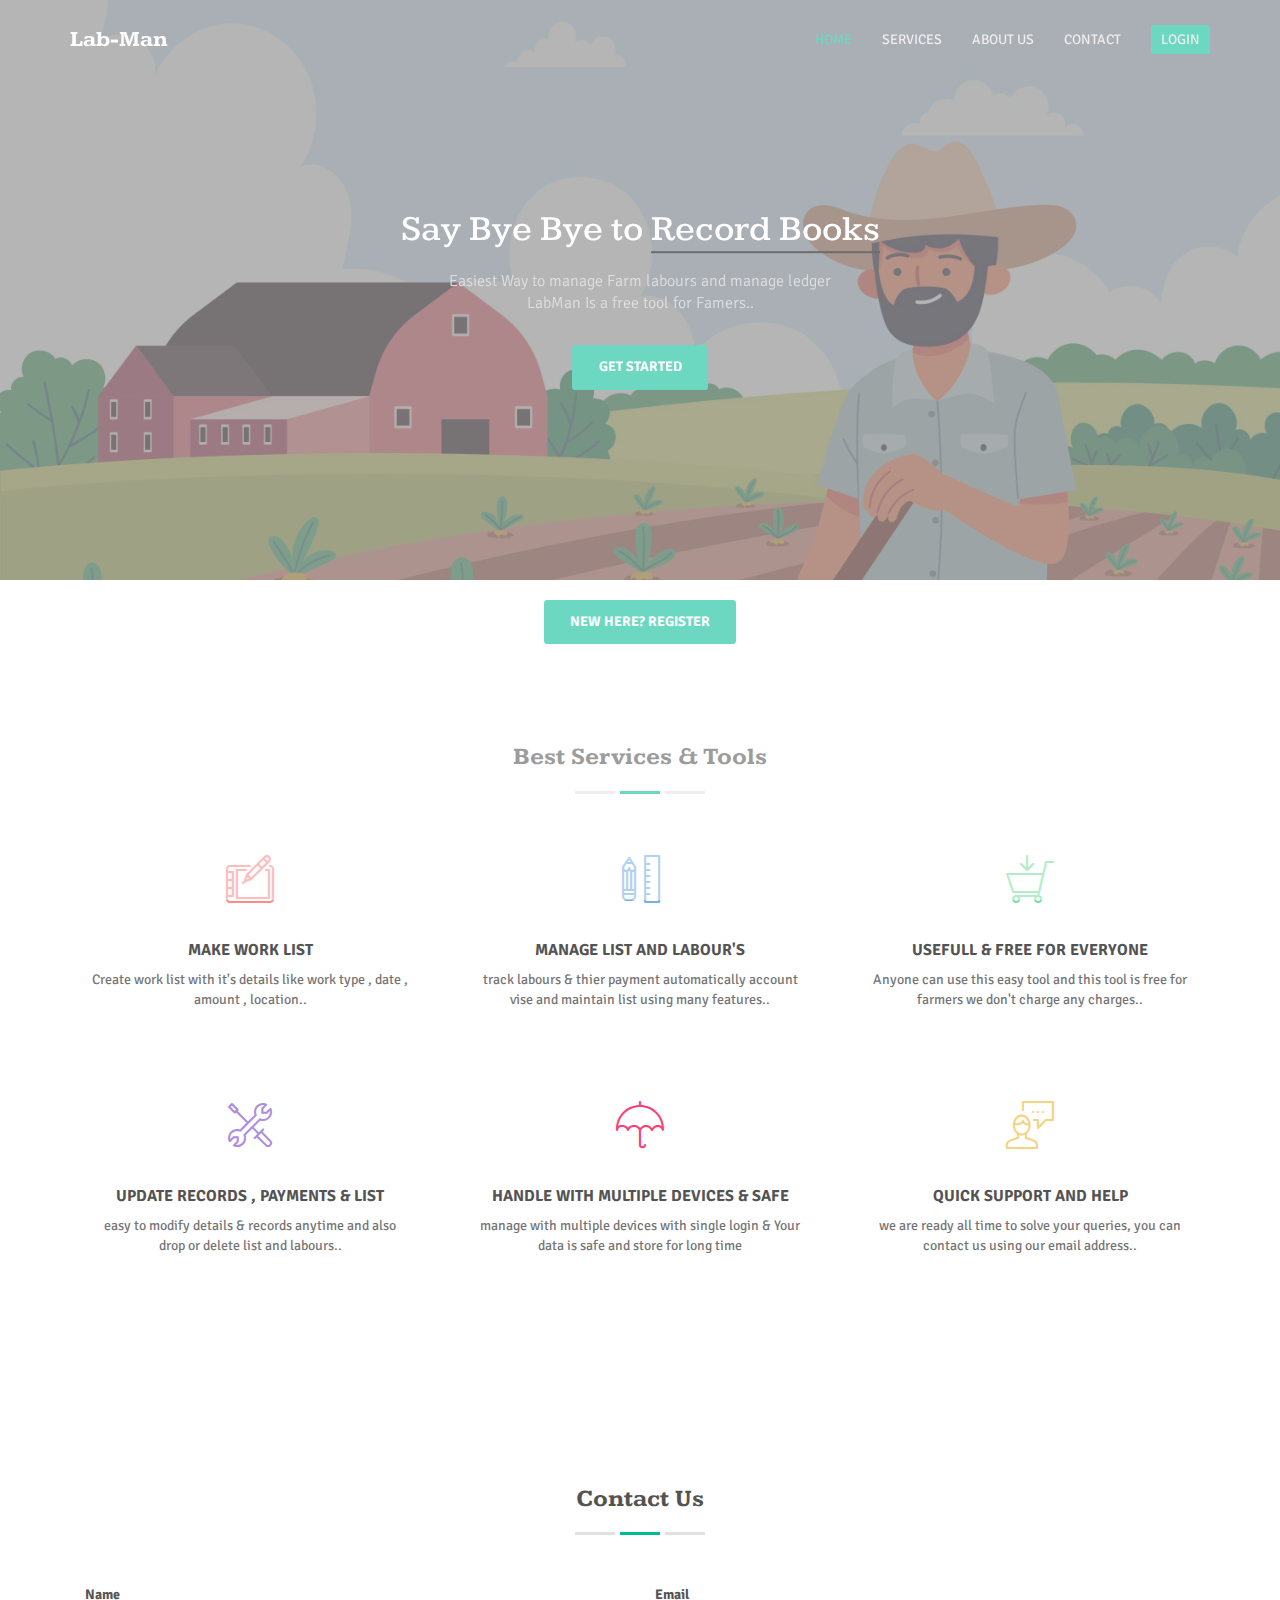
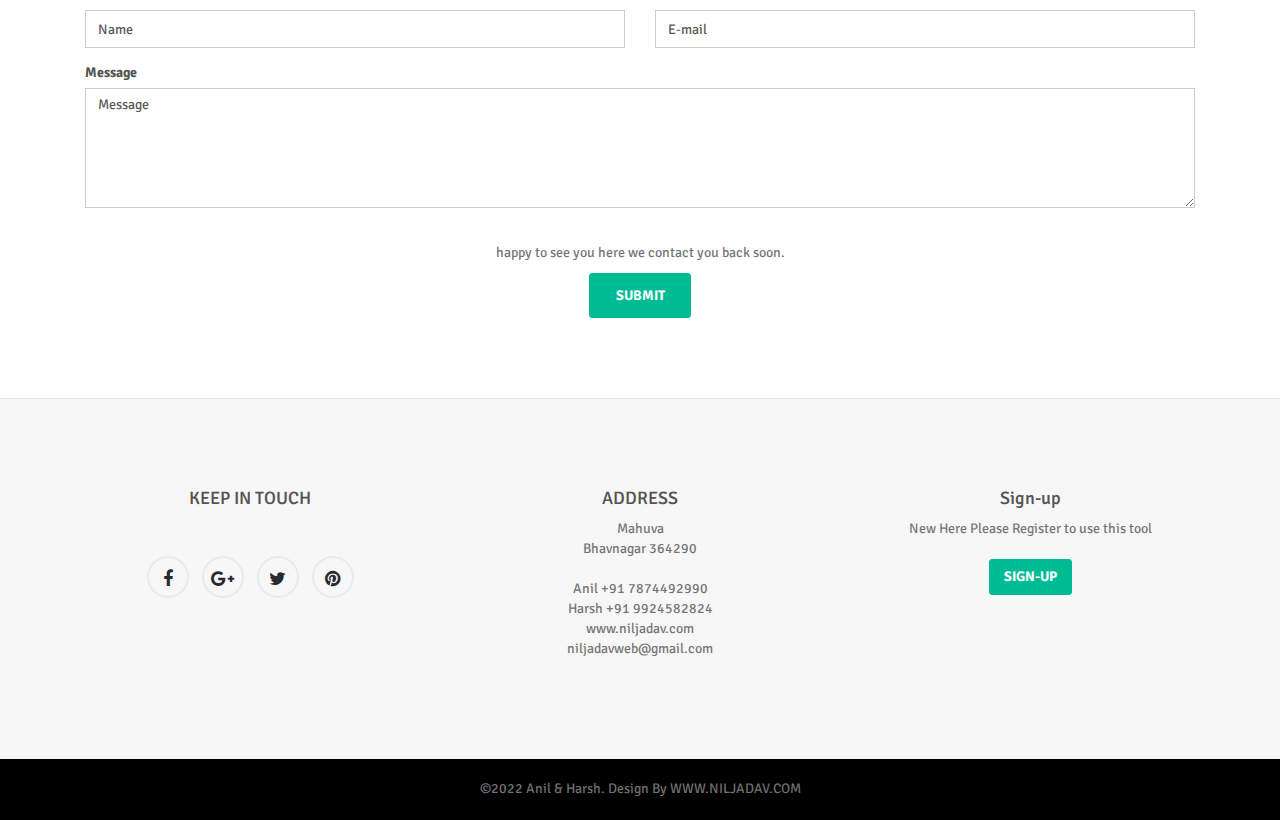
==== index.html @ b8ef5ad2 "first push try" ====
<!DOCTYPE html>
<!--
	Delex by TEMPLATE STOCK
	templatestock.co @templatestock
	Released for free under the Creative Commons Attribution 3.0 license (templated.co/license)
-->

<html lang="en">
<head>
  <!-- Meta Tags -->
  <meta charset="utf-8"/>

  <!-- Site Title-->
  <title>Lab Man</title>

  <!-- Mobile Specific Metas-->
  <meta name="viewport" content="width=device-width, initial-scale=1, maximum-scale=1"/>

  <!-- Google-fonts -->
  <link href='http://fonts.googleapis.com/css?family=Signika+Negative:300,400,600,700' rel='stylesheet' type='text/css'>
  <link href='http://fonts.googleapis.com/css?family=Kameron:400,700' rel='stylesheet' type='text/css'>
  
  <!-- Bootstrap -->
  <link rel="stylesheet" href="css/bootstrap.min.css"/>
  <!-- Fonts-style -->
  <link rel="stylesheet" href="css/styles.css"/>
  <!-- Fonts-style -->
  <link rel="stylesheet" href="css/font-awesome.min.css"/>
  <!-- Modal-Effect -->
  <link href="css/component.css" rel="stylesheet">
  <!-- owl-carousel -->
  <link href="css/owl.carousel.css" rel="stylesheet" type="text/css" media="screen">
  <link href="css/owl.theme.css" rel="stylesheet" type="text/css" media="screen">
  <!-- Template Styles-->
  <link rel="stylesheet" href="css/style.css"/>
  <!-- Template Color-->
  <link rel="stylesheet" type="text/css" href="css/green.css" media="screen" id="color-opt" />



</head>

<body data-spy="scroll" data-offset="80">

  <!-- Preloader -->
  <div class="animationload">
    <div class="loader">
        Please Wait....
    </div>
    
  </div> 
  <!-- End Preloader -->


  <nav class="navbar navbar-default navbar-fixed-top navbar-custom">
    <div class="container">
      <!-- Brand and toggle get grouped for better mobile display -->
      <div class="navbar-header">
        <button type="button" class="navbar-toggle collapsed" data-toggle="collapse" data-target="#bs-example-navbar-collapse-1">
          <span class="sr-only">Toggle navigation</span>
          <span class="icon-bar"></span>
          <span class="icon-bar"></span>
          <span class="icon-bar"></span>
        </button>
        <a class="navbar-brand" href="#">Lab-Man</a>
      </div>

      <!-- Collect the nav links, forms, and other content for toggling -->
      <div class="collapse navbar-collapse" id="bs-example-navbar-collapse-1">
        <ul class="nav navbar-nav navbar-right">
          <li><a href="#home">Home</a></li>
          <li><a href="#services">Services</a></li>
          <li><a href="#twitter_tweet">About Us</a></li>
          <li><a href="#contact">Contact</a></li>
          <li><a href="admin/Login.php" ><span class="login1">LOGIN</span></a></li>
        </ul>
      </div><!-- /.navbar-collapse -->
    </div><!-- /.container -->
  </nav>

    <!-- /HOME -->
    <section class="main-home" id="home">
      <div class="home-page-photo"></div> <!-- Background image -->
      <div class="home__header-content">
        <div id="main-home-carousel" class="owl-carousel">
          <div>
            <h1 class="intro-title">Say Bye Bye to <span style="border-bottom: 2px solid black;">Record Books</span></h1>
            <p class="intro-text">Easiest Way to manage Farm labours and manage ledger<br/>  LabMan Is a free tool for Famers..</p>
            <a class="btn btn-custom" href="register.php">Get started</a>
          </div><!--slide item like paragraph-->

          <div>
            <h1 class="intro-title">Replace Your Traditional Labour Ledger</h1>
            <p class="intro-text">this tool provide digital platform usefull tool to manage labours account.. </p>
            <a class="btn btn-custom" href="Login.php">Login</a>
          </div><!--slide item like paragraph-->

          <div>
            <h1 class="intro-title">Analyze Transactions & Manage Track</h1>
            <p class="intro-text">Maintain labours payment and track account statetics <br>
            easy way to maintain records..</p>
            <a class="btn btn-custom" href="#contact">Contact Us</a>
          </div><!--slide item like paragraph-->
        </div>
      </div>
    </section>
    <!-- /End HOME -->
    <br>
 <center><a class="btn btn-custom" href="register.php">New here? Register</a></center>
    <!-- / SERVICES -->
    <section id="services">
      <div class="container">
        <div class="row">
          <div class="col-md-12">
            <h3 class="title text-center">Best Services & Tools</h3>
            <div class="titleHR"><span></span></div>
          </div>
        </div>
        
        <div class="row">
          <div class="col-sm-4"> <!-- Service-item -->
            <div class="text-center services-item">
              <div class="col-wrapper">
                <div class="icon-border"> 
                  <i class="icon-design-graphic-tablet-streamline-tablet color-l-orange"></i> 
                </div>
                <h5>Make Work List</h5>
                <p>Create work list with it's details like work type , date , amount , location..</p>
              </div>
            </div>
          </div>

          <div class="col-sm-4"> <!-- Service-item -->
            <div class="text-center services-item">
              <div class="col-wrapper">
                <div class="icon-border"> 
                  <i class="icon-design-pencil-rule-streamline color-l-blue"></i> 
                </div>
                <h5>Manage List and Labour's</h5>
                <p>track labours & thier payment automatically account vise and maintain list using many features..</p>
              </div>
            </div>
          </div>
            <div class="col-sm-4"> <!-- Service-item -->
            <div class="text-center services-item">
              <div class="col-wrapper">
                <div class="icon-border"> 
                  <i class="icon-caddie-shopping-streamline color-l-green"></i> 
                </div>
                <h5>Usefull & Free for everyone</h5>
                <p>Anyone can use this easy tool and this tool is free for farmers we don't charge any charges..</p>
              </div>
            </div>
          </div>
          
        </div> <!--/.row -->

        <div class="row">
          <div class="col-sm-4"> <!-- Service-item -->
            <div class="text-center services-item">
              <div class="col-wrapper">
                <div class="icon-border"> 
                  <i class="icon-settings-streamline-2 color-l-purple"></i> 
                </div>
                <h5>Update Records , Payments & List</h5>
                <p>easy to modify details & records anytime and also drop or delete list and labours..</p>
              </div>
            </div>
          </div>

          <div class="col-sm-4"> <!-- Service-item -->
            <div class="text-center services-item">
              <div class="col-wrapper">
                <div class="icon-border"> 
                  <i class="icon-streamline-umbrella-weather color-l-pink"></i> 
                </div>
                <h5>handle with Multiple devices & safe</h5>
                <p>manage with multiple devices with single login & Your data is safe and store for long time</p>
              </div>
            </div>
          </div>

          
          <div class="col-sm-4"> <!-- Service-item -->
            <div class="text-center services-item">
              <div class="col-wrapper">
                <div class="icon-border"> 
                  <i class="icon-speech-streamline-talk-user color-l-yellow"></i> 
                </div>
                <h5>Quick Support and Help</h5>
                <p>we are ready all time to solve your queries, you can contact us using our email address..</p>
              </div>
            </div>
          </div>
        </div> <!--/.row -->
      </div> <!--/.container -->
    </section>
    <!-- / End services-->


    

    <!-- CONTACT -->
    <section id="contact">
      <div class="container">
        <div class="row">
          <div class="col-md-12">
            <h3 class="title text-center">Contact Us</h3>
            <div class="titleHR"><span></span></div>

            <form role="form" name="ajax-form" id="ajax-form" action="php/contact.php" method="post" class="form-main">
              <div class="col-xs-12">
                <div class="row">            
                  <div class="form-group col-xs-6">
                    <label for="name2">Name</label>
                    <input class="form-control" id="name2" name="name" onblur="if(this.value == '') this.value='Name'" onfocus="if(this.value == 'Name') this.value=''" type="text" value="Name">
                    <div class="error" id="err-name" style="display: none;">Please enter name</div>
                  </div>
                  <div class="form-group col-xs-6">
                    <label for="email2">Email</label>
                    <input class="form-control" id="email2" name="email" type="text" onfocus="if(this.value == 'E-mail') this.value='';" onblur="if(this.value == '') this.value='E-mail';" value="E-mail">
                    <div class="error" id="err-emailvld" style="display: none;">E-mail is not a valid format</div> 
                  </div>
                </div>
                <div class="row">            
                  <div class="form-group col-xs-12">
                    <label for="message2">Message</label>
                    <textarea class="form-control" id="message2" name="message" onblur="if(this.value == '') this.value='Message'" onfocus="if(this.value == 'Message') this.value=''">Message</textarea>
                    <div class="error" id="err-message" style="display: none;">Please enter message</div>
                  </div>
                </div> 
                <div class="row">
                  <div class="col-md-8 col-md-offset-2">
                    <p class="text-center con_sub_text">happy to see you here we contact you back soon.</p>
                  </div>
                </div>
                <div class="row">            
                  <div class="col-xs-12 text-center">
                    <div id="ajaxsuccess">E-mail was successfully sent.</div>
                    <div class="error" id="err-form" style="display: none;">There was a problem validating the form please check!</div>
                    <div class="error" id="err-timedout">The connection to the server timed out!</div>
                    <div class="error" id="err-state"></div>
                    <button type="submit" class="btn btn-custom" id="send">Submit</button>
                  </div>
                </div>
              </div>  
            </form>
          </div> <!-- end col-md-12 -->
        </div> <!-- end row -->
      </div> <!-- container -->
    </section>
    <!-- End CONTACT -->

    <!-- FOOTER begings -->
    <footer id="footer">    
      <div class="footer-widgets-wrap">
        <div class="container text-center">    
          <div class="row">
            <div class="col-sm-4 col-md-4">
              <div class="footer-content">
                <h4>KEEP IN TOUCH</h4>
                <div class="footer-socials">
                  <a href="#"><i class="fa fa-facebook"></i></a>
                  <a href="#"><i class="fa fa-google-plus"></i></a>
                  <a href="#"><i class="fa fa-twitter"></i></a>
                  <a href="#"><i class="fa fa-pinterest"></i></a>
                </div>
              </div> <!-- end footer-content -->
            </div> <!-- end col-sm-4 -->
            <div class="col-sm-4 col-md-4">
              <div class="footer-content">
                <h4>ADDRESS</h4>
                <p>Mahuva<br>
                Bhavnagar 364290</p>
                <p>Anil +91 7874492990<br>
                   Harsh +91 9924582824<br>
                <a href="#">www.niljadav.com</a><br>
                niljadavweb@gmail.com</p>
              </div> <!-- end footer-content -->
            </div> <!-- end col-sm-4 -->
            <div class="col-sm-4 col-md-4">
              <div class="footer-content">
                <h4>Sign-up</h4>
                <p>New Here Please Register to use this tool</p>
                <p><a href="admin/register.php"><button type="button" class="btn btn-custom-sm">Sign-Up</button></a></p>
              </div>  <!-- end footer-content -->   
            </div> <!-- end col-sm-4 -->
          </div> <!-- end row -->
        </div> <!-- container -->
      </div>
      <div class="footer-bottom text-center"> <!-- Footer-copyright -->
        <p>©2022 Anil & Harsh. Design By <a href="https://www.niljadav.com">WWW.NILJADAV.COM</a></p>
      </div>
    </footer>
    <!-- End footer begings -->


    <!-- Scroll top -->
    <a href="#" class="back-to-top"> <i class="fa fa-chevron-up"> </i> </a>


    <!-- JavaScript
     ================================================== -->
     <!-- Placed at the end of the document so the pages load faster -->
     <!-- initialize jQuery Library -->
     <script src="js/jquery.min.js"></script>
     <!-- jquery easing -->
     <script src="js/jquery.easing.min.js"></script>
     <!-- Bootstrap -->
     <script src="js/bootstrap.min.js"></script>
     <!-- modal-effect -->
     <script src="js/classie.js"></script>
     <script src="js/modalEffects.js"></script>
     <!-- Counter-up -->
     <script src="js/waypoints.min.js" type="text/javascript"></script>
     <script src="js/jquery.counterup.min.js" type="text/javascript"></script>
     <!-- SmoothScroll -->
     <script src="js/SmoothScroll.js"></script>
     <!-- Parallax -->
     <script src="js/jquery.stellar.min.js"></script>
     <!-- Jquery-Nav -->
     <script src="js/jquery.nav.js"></script>
     <!-- Owl carousel -->                                                      
     <script type="text/javascript" src="js/owl.carousel.min.js"></script>
     <!-- App JS -->
     <script src="js/app.js"></script>


  </body>
</html>
---- css/styles.css ----
/*
	Delex by TEMPLATE STOCK
	templatestock.co @templatestock
	Released for free under the Creative Commons Attribution 3.0 license (templated.co/license)
*/

@charset "UTF-8";

@font-face {
  font-family: "icon-font";
  src:url("../fonts/icon-font.eot");
  src:url("../fonts/icon-font.eot?#iefix") format("embedded-opentype"),
    url("../fonts/icon-font.woff") format("woff"),
    url("../fonts/icon-font.ttf") format("truetype"),
    url("../fonts/icon-font.svg#icon-font") format("svg");
  font-weight: normal;
  font-style: normal;

}

[data-icon]:before {
  font-family: "icon-font" !important;
  content: attr(data-icon);
  font-style: normal !important;
  font-weight: normal !important;
  font-variant: normal !important;
  text-transform: none !important;
  speak: none;
  line-height: 1;
  -webkit-font-smoothing: antialiased;
  -moz-osx-font-smoothing: grayscale;
}

[class^="icon-"]:before,
[class*=" icon-"]:before {
  font-family: "icon-font" !important;
  font-style: normal !important;
  font-weight: normal !important;
  font-variant: normal !important;
  text-transform: none !important;
  speak: none;
  line-height: 1;
  -webkit-font-smoothing: antialiased;
  -moz-osx-font-smoothing: grayscale;
}

.icon-arrow-streamline-target:before {
  content: "a";
}
.icon-caddie-shopping-streamline:before {
  content: "b";
}
.icon-coffee-streamline:before {
  content: "d";
}
.icon-clock-streamline-time:before {
  content: "c";
}
.icon-design-graphic-tablet-streamline-tablet:before {
  content: "e";
}
.icon-design-pencil-rule-streamline:before {
  content: "f";
}
.icon-ink-pen-streamline:before {
  content: "g";
}
.icon-magic-magic-wand-streamline:before {
  content: "h";
}
.icon-settings-streamline-2:before {
  content: "i";
}
.icon-speech-streamline-talk-user:before {
  content: "j";
}
.icon-streamline-umbrella-weather:before {
  content: "k";
}
---- css/component.css ----
/* General styles for the modal */

.md-perspective,
.md-perspective body {
	height: 100%;
	overflow: hidden;
}

.md-perspective body  {
	background: #fff;
	-webkit-perspective: 600px;
	-moz-perspective: 600px;
	perspective: 600px;
}

.container {
	min-height: 100%;
}

.md-modal {
	position: fixed;
	top: 50%;
	left: 50%;
	width: 50%;
	max-width: 550px;
	min-width: 320px;
	height: auto;
	z-index: 9999999;
	visibility: hidden;
	-webkit-transform: translateX(-50%) translateY(-50%);
	-moz-transform: translateX(-50%) translateY(-50%);
	-ms-transform: translateX(-50%) translateY(-50%);
	transform: translateX(-50%) translateY(-50%);
}

.md-show {
	visibility: visible;
}

.md-overlay {
	position: fixed;
	width: 100%;
	height: 100%;
	visibility: hidden;
	top: 0;
	left: 0;
	z-index: 9999995;
	opacity: 0;
	background: rgba(1,1,1,0.6);
	-webkit-transition: all 0.3s;
	-moz-transition: all 0.3s;
	transition: all 0.3s;
}

.md-show ~ .md-overlay {
	opacity: 1;
	visibility: visible;
}

/* Content styles */
.md-content {
	color: #5b5b5b;
	background: #fff;
	position: relative;
	border-radius: 0px;
	margin: 0 auto;
	text-align: center;
}
.md-content h3 {
	font-weight: 600;
	margin: 0;
	padding-top: 20px;
	border-radius: 0;
	color: #797979;
}

.md-content img{
	width: 100%;
	margin-bottom: 20px;
}
.md-content button {
	margin-top: 20px;
}

.md-content > div {
	margin: 0;
	font-weight: 300;
	font-size: 14px;
	padding: 30px;
}

.md-content > div p {
	margin: 0;
	padding: 10px 0;
	font-size: 16px;
}


/* Individual modal styles with animations/transitions */
.md-effect .md-content {
	-webkit-transform: scale(0.8);
	-moz-transform: scale(0.8);
	-ms-transform: scale(0.8);
	transform: scale(0.8);
	opacity: 0;
	-webkit-transition: all 0.3s;
	-moz-transition: all 0.3s;
	transition: all 0.3s;
}

.md-show.md-effect ~ .md-overlay {
	background: rgba(255,255,255,1);
} 

.md-effect.md-content h3,
.md-effect .md-content {
	background: transparent;
}

.md-show.md-effect .md-content {
	-webkit-transform: scale(1);
	-moz-transform: scale(1);
	-ms-transform: scale(1);
	transform: scale(1);
	opacity: 1;
}

@media only screen and (max-width: 479px) {
	.md-content h3 {
		padding-top: 0px;
	}
	.md-content > div p {
		font-size: 12px;
	}
}
---- css/style.css ----
/*
	Delex by TEMPLATE STOCK
	templatestock.co @templatestock
	Released for free under the Creative Commons Attribution 3.0 license (templated.co/license)
*/


/* TABLE OF CONTENTS
	1) Reset
	2) Help classes
	3) Pre-loader
	4) Parallax
	5) Navigation
	6) Home
	7) Services
	8) Twitter-tweets
	9) Contact
	10) Footer
	11) Responsive
	12) Back-to-top
*/




/* 1 Reset
--------------------------------my custom css--------------------------------------------- */
.login1{background: #00bc95; padding: 6px 10px; border-radius: 2px;}
.login1:hover{background-color:#0000; transition: all .3s ease-out; color: black;}

html,body {
  height: 100%;
}
body {
  font-family: 'Signika Negative', sans-serif;
  font-weight: 400;
  color: #535353;
}
*,*:before,*:after {
    -webkit-box-sizing: border-box;
    -moz-box-sizing: border-box;
    box-sizing: border-box;
}
:focus {
    outline: 0 !important
}
iframe {
    border: none;
    width:100%;
}
a {
  color: inherit;
}
a:hover,a:focus,a:active {
  text-decoration: none;
}
p {
  color: #737373;
}
img {
  max-width: 100%;
}
h1,h2,h3,h4,h5,h6,p {
  font-family: 'Signika Negative', sans-serif;
}
textarea {
  max-width: 100%;
}
.btn {
  font-size: 14px;
  font-family: 'Signika Negative', sans-serif;
  text-transform: uppercase;
  border-radius: 0;
}
.btn:focus,.btn:active:focus {
  outline: none;
  color: #ffffff;
}
.btn-custom,.btn-custom-sm{
	border-radius: 3px;
	padding: 0.8em 1.8em;
	color: #fff;
	font-weight: 700;
	-webkit-transition: all .5s ease-out;
	transition: all .5s ease-out;
	text-transform: uppercase;
}
.btn-custom:hover,.btn-custom:focus,.btn-custom-sm:hover,.btn-custom-sm:focus{
  color: #fff;
  background-color: #6C6767;
  border-color: #6C6767;
}
.btn-custom-sm {
	padding: 0.5em 1em;
}
.form-control {
	box-shadow: none;
	-webkit-box-shadow: none;
	border-radius: 0px;
	height: 38px;
}
.form-control:focus {
	outline: none;
	box-shadow: none;
	-webkit-box-shadow: none;
}
.progress {
	height: 10px;
	margin-bottom: 10px;
	overflow: hidden;
	background-color: #fff;
	border-radius: 4px;
	box-shadow: none;
	border: 1px solid #bbb;
}
.progress-bar {
	height: 6px;
	box-shadow: none;
	margin: 1px;
	border-radius: 3px;
}
section {
  position: relative;
  padding-top: 80px;
  padding-bottom: 80px;
  background-color: #fff;
}

/* 2 Help-classes
----------------------------------------------------------------------------- */
.no-padding {
	padding: 0px;
}
.color-l-orange {
	color: #ff8b8b;
}
.color-l-blue {
	color: #77afea;
}
.color-l-yellow {
	color: #f4d382;
}
.color-l-purple {
	color: #ad8ede;
}
.color-l-pink {
	color: #ff3e75;
}
.color-l-green {
	color: #77dfa2;
}
.bg-light-orange {
	background-color: #ff8b8b;
	color: #ffffff;
}
.bg-light-blue {
	background-color: #77afea;
	color: #ffffff;
}
.bg-light-yellow {
	background-color: #f4d382;
	color: #ffffff;
}
.bg-light-purple {
	background-color: #ad8ede;
	color: #ffffff;
}
.bg-light-pink {
	background-color: #ff3e75;
	color: #ffffff;
}
.bg-light-green {
	background-color: #77dfa2;
	color: #ffffff;
}
.title {
	font-family: 'Kameron', serif;
	font-weight: 700;
}
.titleHR {
	background: none repeat scroll 0 0 #e1e1e1;
	height: 3px;
	margin: 20px auto 0;
	position: relative;
	text-align: center;
	width: 130px;
	margin-bottom: 20px;
}
.titleHR span {
	border-left: 5px solid #f7f7f7;
	border-right: 5px solid #f7f7f7;
	display: inline-block;
	height: 3px;
	left: 0;
	margin: 0 auto;
	position: absolute;
	right: 0;
	top: 0px;
	width: 50px;
}

/* 3 Pre-loader
----------------------------------------------------------------------------- */
.animationload {
  position: fixed;
  top:0;
  left:0;
  right:0;
  bottom:0;
  background-color:#fff; /* change if the mask should have another color then white */
  z-index:999999;
}
.loader {
    width:200px;
    height:200px;
    font-size: 24px;
    text-align: center;
    position:absolute;
    left:50%; 
    top:50%; 
    background-image:url(../images/preloader.gif); 
    background-repeat:no-repeat;
    background-position:center;
    margin:-100px 0 0 -100px; 
}


/* 4 Parallax
----------------------------------------------------------------------------- */
.parallax {
    background-position: 0 0;
    background-repeat: no-repeat;
    background-size: 100% auto;
    width: 100%;
    background-size: cover;
    background-attachment: fixed;
}

/* 5 Navigation
----------------------------------------------------------------------------- */
.navbar-custom {
	background: transparent;
	margin-bottom: 0px;
	z-index: 1000;
	border: none;
	color: #333;
	position: fixed;
	transition: background-color 1s ease-in-out, border 1s ease-in-out;
	-moz-transition: background-color 1s ease-in-out, border 1s ease-in-out;
	-webkit-transition: background-color 1s ease-in-out, border 1s ease-in-out;
	-o-transition: background-color 1s ease-in-out, border 1s ease-in-out;
}
.navbar-custom .navbar-brand,.navbar-custom .navbar-brand:hover {
	color: #ffffff;
	padding: 30px 15px;
	font-size: 22px;
	font-weight: 700;
	font-family: 'Kameron', serif;
}
.small .navbar-brand,.small .navbar-brand:hover {
	color: #333;
}
.navbar-custom .nav {
	padding: 15px 0px;
}
.navbar-custom .navbar-nav>li>a {
	color: #e3e3e3;
    font-size: 14px;
    text-transform: uppercase;
}
.small .navbar-nav>li>a {
	color: #000;
}
nav.small {
   background-color: #fff;
   -moz-box-shadow: 0 3px 5px rgba(0,0,0,.1);
   -webkit-box-shadow: 0 3px 5px rgba(0,0,0,.1);
   box-shadow: 0 3px 5px rgba(0,0,0,.1);
}
.navbar-custom .navbar-nav>.active>a, .navbar-custom .navbar-nav>.active>a:hover, .navbar-custom .navbar-nav>.active>a:focus,
.navbar-custom .navbar-nav>.open>a, .navbar-custom .navbar-nav>.open>a:hover, .navbar-custom .navbar-nav>.open>a:focus,
.navbar-custom .navbar-nav>li>a:hover, .navbar-custom .navbar-nav>li>a:focus {
	background-color: transparent;
}

/* 6 Home
----------------------------------------------------------------------------- */
.main-home {
	padding: 330px 0px 250px 0;
	z-index: 1;
	text-align: center;
	position: relative;
	font-size: 13px;
	color: #fff;
	background: #000;
	min-height: 400px;
}
.home-page-photo {
	background-image: url(../images/bg-5.jpg);
	background-size: cover;
	z-index: -1;
	position: absolute;
	top: 0;
	opacity: 0.50;
	right: 0;
	bottom: 0;
	left: 0;
}

.home__header-content {
	-webkit-transform: translateY(-50%);
	-ms-transform: translateY(-50%);
	transform: translateY(-50%);
	position: absolute;
	top: 50%;
	left: 0;
	right: 0;
}
.home__header-content h1{
	font-family: 'Kameron', serif;
}
.home__header-content p{
	font-weight: 300;
	font-size: 16px;
	margin-top: 20px;
}
.home__header-content a.btn-default {
	margin-top: 15px;
}
/*--- Carousel --*/
#main-home-carousel .intro-title {
	font-family: 'Kameron', serif;
}
#main-home-carousel .intro-text {
	color: #cacaca;
	font-weight: 300;
	margin-bottom: 30px;
}

/* 7 Services
----------------------------------------------------------------------------- */
.services-item{
	padding: 40px 20px;
}
.services-item i{
	font-size: 48px;
	margin-bottom: 20px;
}
.services-item h5{
	font-weight: 700;
	font-size: 16px;
	margin-top: 20px;
	text-transform: uppercase;
}

/* 11 Twitter-tweets
----------------------------------------------------------------------------- */
#twitter_tweet {
	background: url(../images/pattern1.png), url(../images/bg-4.jpg);
}
.twitter_tweet h5{
    font-weight: 300;
    line-height: 20px;
    color: rgba(255,255,255,0.77);
}
.twitter_tweet i{
    font-size: 30px;
}


/* 13 Contact
----------------------------------------------------------------------------- */
.form-main {
	padding-top: 30px;
}
.error {
	margin: 8px 0px;
	display: none;
	color: red;
}
#ajaxsuccess {
	font-size: 16px;
	width: 100%;
	display: none;
	clear: both;
	margin: 8px 0px;
}
#contact .con_sub_text {
	margin-top: 20px;
}
#contact textarea.form-control{
	height: 120px;
}

/* 14 Footer
----------------------------------------------------------------------------- */
footer p{
	margin-bottom: 20px;
}
#footer {
	padding: 40px 0px 0px 0px;
	background-color: #f7f7f7;
    border-top: 1px solid #e4e4e4;
}
.footer-content {
	padding: 40px 0px 80px;
}
.footer-bottom {
	background-color: #000;
	color: #a1a1a1;
	padding: 20px 0px 1px;
}
.footer-socials {
	position: relative;
	margin: 47px 0px 20px 0px;
	text-align: center;
}
.footer-socials a{
	display: inline-block;
}
.footer-socials i {
	width: 42px;
	height: 42px;
	line-height: 42px;
	background: transparent;
	border: 2px solid #E7EBEF;
	margin: 0px auto;
	position: relative;
	display: inline-block;
	margin: 0px 5px;
	border-radius: 50%;
	text-align: center;
	font-size: 18px;
	color: #282A2E;
}

/* 15 Responsive
----------------------------------------------------------------------------- */
@media only screen and (max-width: 767px) {
	.navbar-custom {
		background-color: #ffffff;
	}
	.navbar-custom .navbar-brand {
		color: #000;
		padding: 15px;
	}
	.work-list li {
		width: 100%;
		display: block;
	}
}

/* 16 Back-to-top
----------------------------------------------------------------------------- */
.back-to-top {
    width: 40px;
    height: 40px;
    position: fixed;
    bottom: 0px;
    right: 20px;
    display: none;
    text-align: center;
    z-index: 10000;
}
.back-to-top i {
    color: #fff;
    font-size: 15px;
    display: block;
    line-height: 33px;
}




/*==================================
STYLE SWITHER - Demo purpose only
==================================*/ 

#style-switcher div h3 {
    color: #1D1D1D;
    font-size: 16px;
    margin: 8px 3px 12px;
}
#style-switcher {
    background: none repeat scroll 0 0 #FFFFFF;
    box-shadow: 2px 2px 0 0 rgba(0, 0, 0, 0.08);
    left: -189px;
    position: fixed;
    top: 17%;
    width: 189px;
    z-index: 9999;
    padding: 10px 5px;
}
#style-switcher div {
    padding: 5px 10px;
}
#style-switcher .bottom {
    background: none repeat scroll 0 0 #FFFFFF;
    color: #252525;
    padding: 0;
}
#style-switcher .bottom a.settings {
    background: none repeat scroll 0 0 #FFFFFF;
    box-shadow: 2px 2px 0 0 rgba(0, 0, 0, 0.08);
    display: block;
    height: 41px;
    position: absolute;
    right: -40px;
    top: 0;
    width: 40px;
    padding: 3px;
}
#style-switcher .bottom a {
  text-decoration: none;
}

#style-switcher .bottom a.settings i {
    margin-left: 8px;
    color: gray;
    font-size: 18px;
    position: absolute;
    margin-top: 9px;
}

ul.pattern {
    list-style: none outside none;
    margin: 0 0 0px;
    overflow: hidden;
  padding:0;
  border-radius: 0px;
}
ul.pattern li {
    float: left;
    margin: 2px;
}
ul.pattern li a {
    cursor: pointer;
    display: block;
    height: 35px;
    width: 35px;
}

ul.pattern .color1 {
  background-color: #00bc95;
}
ul.pattern .color2 {
  background-color: #d13a7a;
}
ul.pattern .color3 {
  background-color: #e24348;
}
ul.pattern .color4 {
  background-color: #1aace7;
}
ul.pattern .color5 {
  background-color: #6a5a8c;
}
ul.pattern .color6 {
  background-color: #F94c00;
}
ul.pattern .color7 {
  background-color: #1f7f5c;
}
ul.pattern .color8 {
  background-color: #336699;
}
ul.pattern .color9 {
  background-color: #Fbce43;
}
ul.pattern .color10 {
  background-color: #a06081;
}
ul.pattern .color11 {
  background-color: #737f97;
}
ul.pattern .color12 {
  background-color: #9932cc;
}

@media only screen and (max-width: 479px) {
#style-switcher {
    display: none;
}
}
---- css/green.css ----
/* Theme Name: Moltus - Business Template
   Author:Harry
   Author e-mail: harrynworld@gmail.com
   Version: 1.0.0
   Created:January 2015
   File Description: Color-green css file
*/

a:hover,a:focus,a:active,.social-icons i:hover,.twitter_tweet i,.twitter_tweet p,#ajaxsuccess,
.navbar-custom .navbar-nav>.active>a, .navbar-custom .navbar-nav>.active>a:hover, .navbar-custom .navbar-nav>.active>a:focus,
.navbar-custom .navbar-nav>.open>a, .navbar-custom .navbar-nav>.open>a:hover, .navbar-custom .navbar-nav>.open>a:focus,
.navbar-custom .navbar-nav>li>a:hover, .navbar-custom .navbar-nav>li>a:focus,
.navbar-custom .navbar-nav>li>a:hover,
.md-content h5 {
	color: #00bc95;
}
.btn-custom,.btn-custom-sm,.back-to-top{
	background-color: #00bc95;
}
.form-control:focus,.btn-custom,.btn-custom-sm {
	border-color: #00bc95;
}
.titleHR span {
	background: none repeat scroll 0 0 #00bc95; 
}
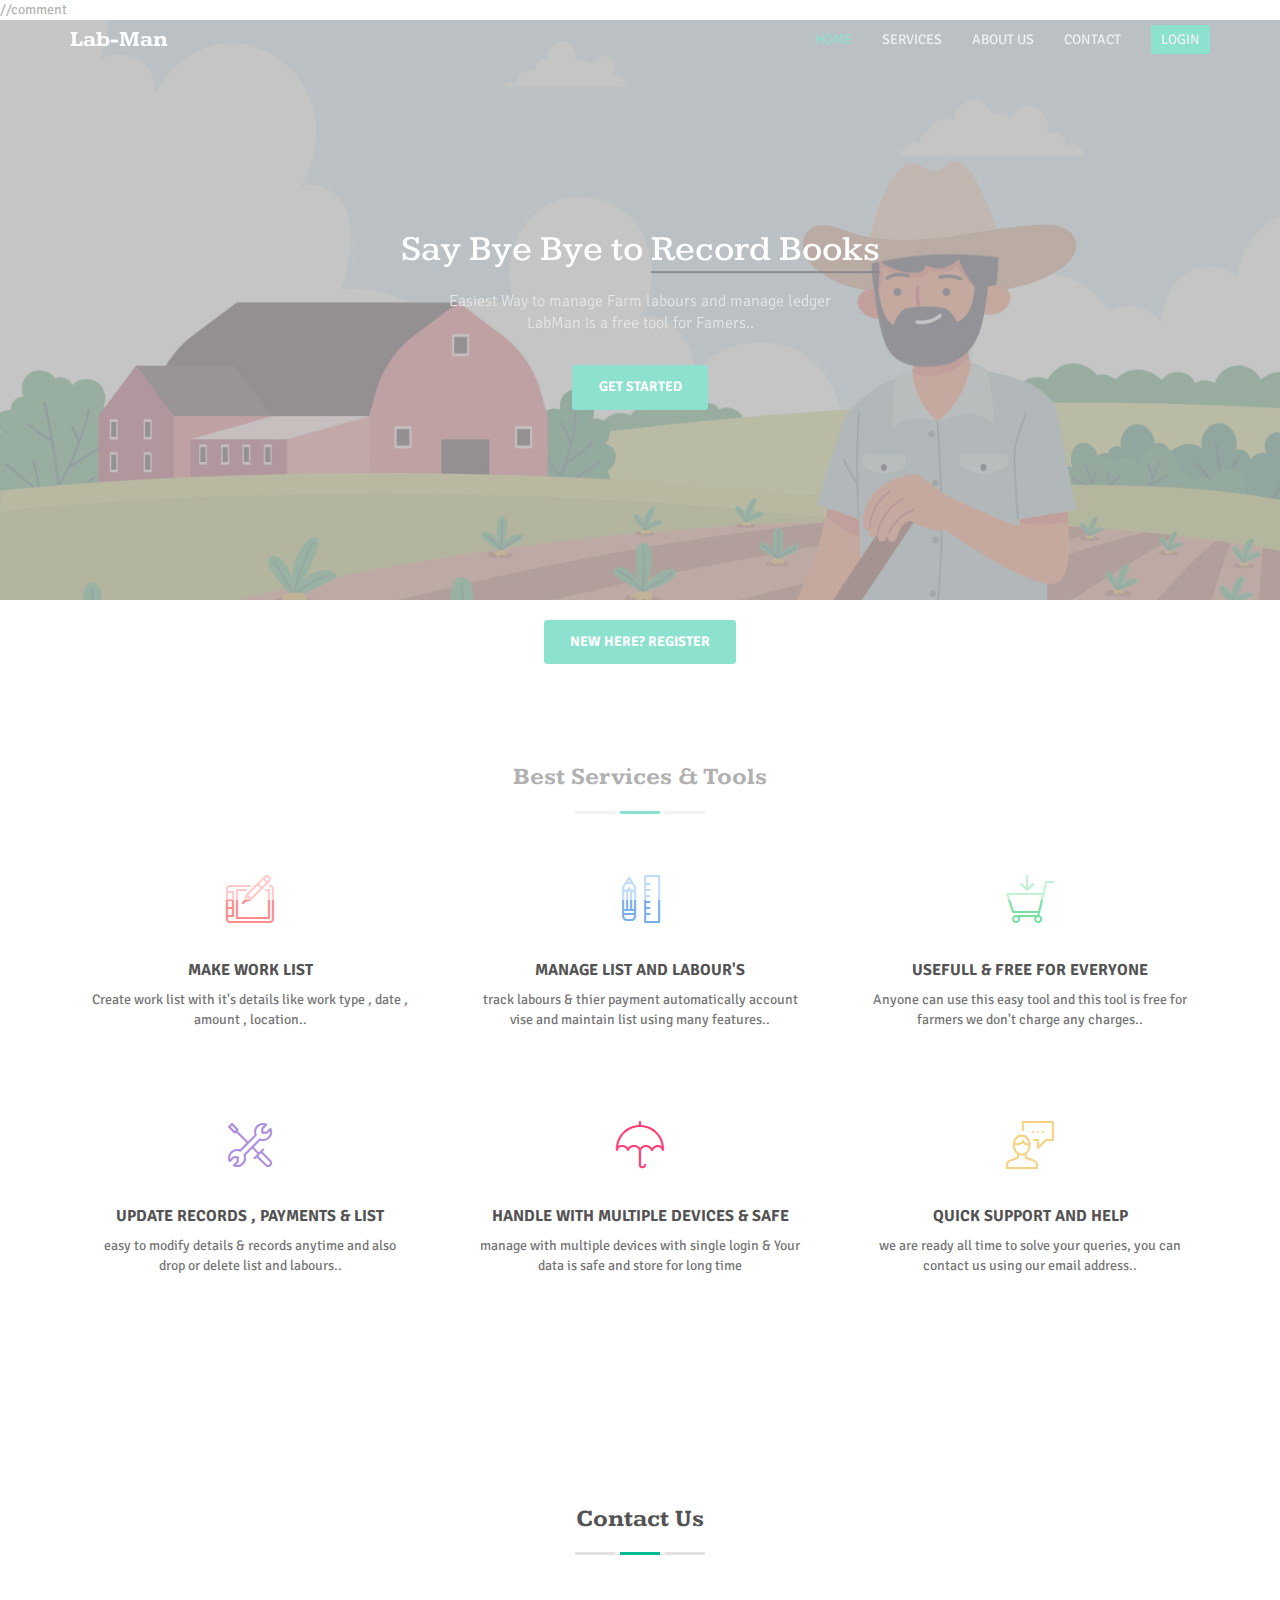
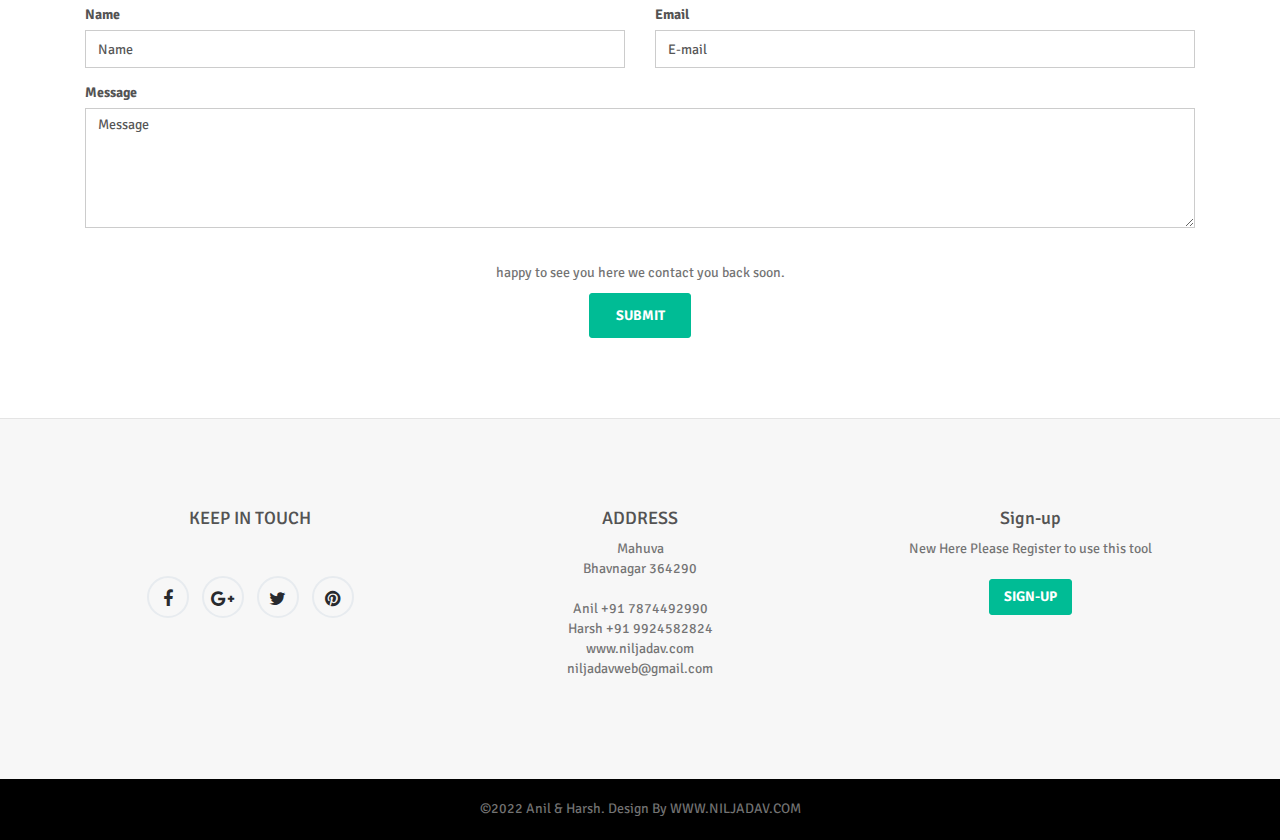
==== commit 401a28a0: "second change in index.html" ====
--- a/index.html
+++ b/index.html
@@ -4,7 +4,7 @@
 	templatestock.co @templatestock
 	Released for free under the Creative Commons Attribution 3.0 license (templated.co/license)
 -->
-
+//comment
 <html lang="en">
 <head>
   <!-- Meta Tags -->
